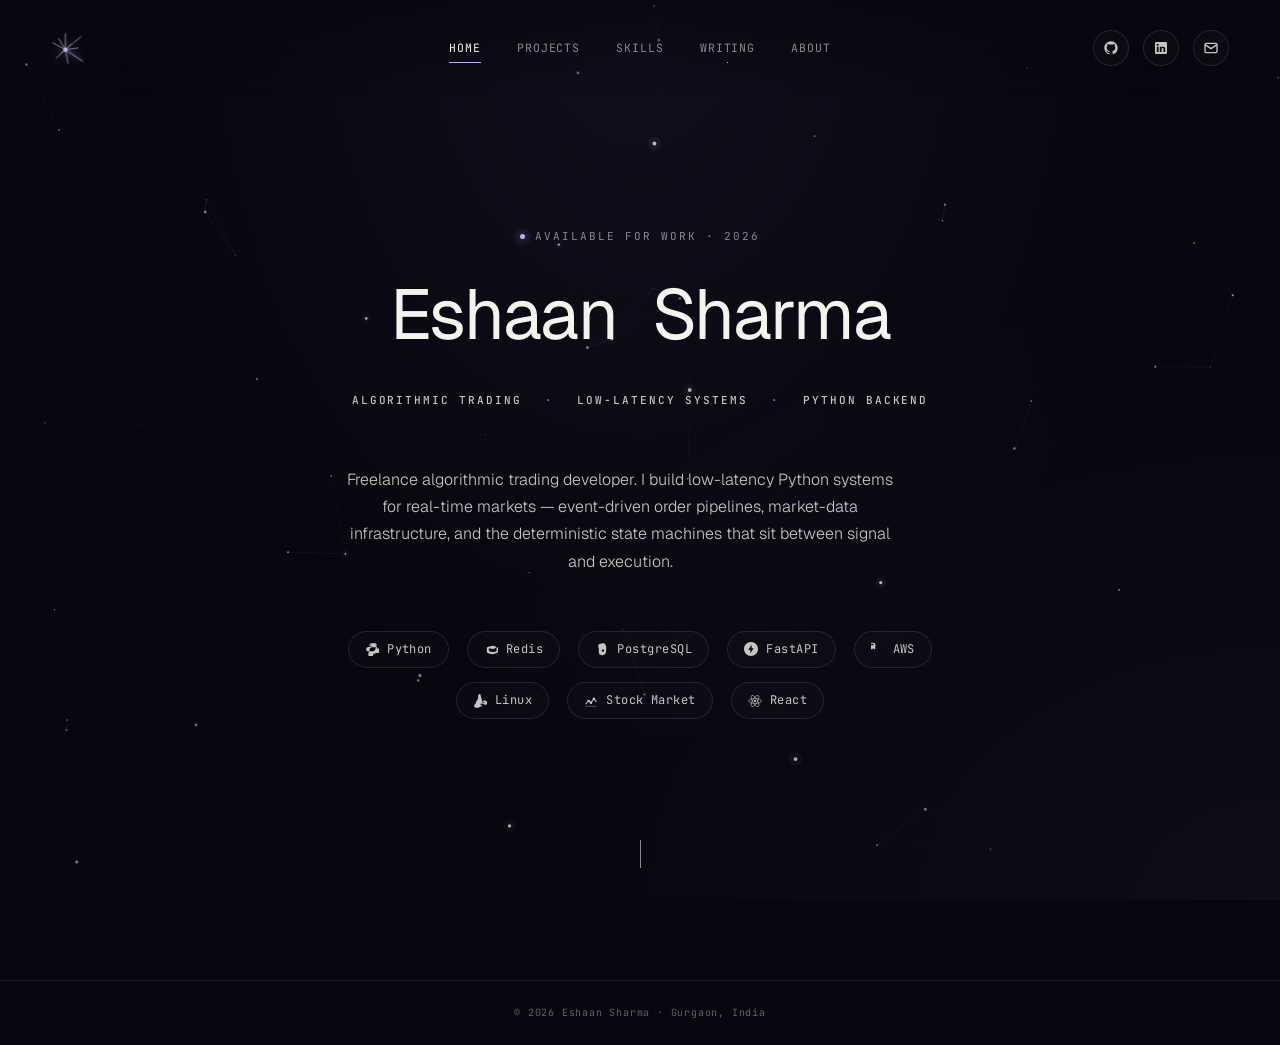
==== index.html @ d1bd708c "Add files via upload" ====
<!doctype html>
<html lang="en">
<head>
<meta charset="utf-8" />
<meta name="viewport" content="width=device-width, initial-scale=1" />
<title>Eshaan Sharma — Algo Trading & Low-Latency Systems</title>
<meta name="description" content="Freelance algorithmic trading developer. Low-latency Python systems for real-time markets." />
<link rel="preconnect" href="https://fonts.googleapis.com">
<link rel="preconnect" href="https://fonts.gstatic.com" crossorigin>
<link href="https://fonts.googleapis.com/css2?family=Cormorant+Garamond:ital,wght@0,300;0,400;1,300;1,400&family=JetBrains+Mono:wght@400;500&family=Geist:wght@300;400;500&display=swap" rel="stylesheet">
<link rel="stylesheet" href="styles.css?v=27">
</head>
<body>

<main>
  <section class="home-hero">
    <div class="shell shell--narrow">
      <div class="home-hero__eyebrow"><span class="eyebrow">Available for work · 2026</span></div>
      <h1 class="display-xl home-hero__name" style="font-family: var(--font-sans); font-weight: 400; font-size: clamp(36px, 5.5vw, 72px); line-height: 1.05; letter-spacing: -0.02em;">
        <span class="first">Eshaan</span> <span class="last" style="color: var(--ink);">Sharma</span>
      </h1>
      <div class="home-hero__role">
        Algorithmic Trading <span class="dot">·</span> Low-Latency Systems <span class="dot">·</span> Python Backend
      </div>
      <p class="lead home-hero__intro" id="intro-line"></p>
      <div class="home-hero__skills" id="hero-skills"></div>
    </div>
    <div class="home-hero__scroll" id="hero-scroll" hidden>
      <span class="line"></span>
    </div>
  </section>
</main>

<script src="data.js?v=27"></script>
<script src="layout.js?v=27"></script>
<script>
  document.getElementById('intro-line').textContent = window.PORTFOLIO.hero.intro;
  document.getElementById('hero-skills').innerHTML = window.PORTFOLIO.skillIcons.map(s => `
    <span class="skill-pill">
      ${window.skillIcon(s.svg)}
      <span>${s.name}</span>
    </span>
  `).join('');
</script>

</body>
</html>
---- styles.css ----
/* ================================================================
   Eshaan Sharma — Portfolio
   Dark · centered · minimal · cursor-reactive constellation
   ================================================================ */

:root {
  --bg: #07070f;
  --bg-2: #0e0e1a;
  --bg-3: #15162a;
  --ink: #f4f3ee;
  --ink-soft: #c8c5c0;
  --ink-mute: #8a8794;
  --ink-faint: #4a4856;
  --rule: rgba(244, 243, 238, 0.10);
  --rule-soft: rgba(244, 243, 238, 0.05);
  --accent: #b9aef5;
  --accent-2: #e0b8f0;
  --accent-soft: rgba(185, 174, 245, 0.14);
  --accent-line: rgba(185, 174, 245, 0.35);

  --font-sans: "Geist", -apple-system, BlinkMacSystemFont, system-ui, sans-serif;
  --font-serif: "Cormorant Garamond", "Newsreader", Georgia, serif;
  --font-mono: "JetBrains Mono", ui-monospace, monospace;

  --gutter: clamp(20px, 4vw, 56px);
  --section: clamp(80px, 12vw, 140px);

  --ease: cubic-bezier(0.65, 0, 0.35, 1);
  --ease-out: cubic-bezier(0.2, 0.7, 0.2, 1);
  --t-fast: 220ms;
  --t-med: 480ms;
  --t-slow: 800ms;
}

* { box-sizing: border-box; margin: 0; padding: 0; }

html, body {
  background: var(--bg);
  color: var(--ink);
  font-family: var(--font-sans);
  font-size: 16px;
  line-height: 1.6;
  -webkit-font-smoothing: antialiased;
  -moz-osx-font-smoothing: grayscale;
  text-rendering: optimizeLegibility;
  min-height: 100vh;
  overflow-x: hidden;
}

::selection { background: var(--accent); color: var(--bg); }

a { color: inherit; text-decoration: none; }
img { max-width: 100%; display: block; }

/* ============== CONSTELLATION CANVAS ============== */
.constellation {
  position: fixed;
  inset: 0;
  z-index: 0;
  pointer-events: none;
}

/* radial vignette + faint top glow */
body::before {
  content: "";
  position: fixed;
  inset: 0;
  background:
    radial-gradient(ellipse at 50% 0%, rgba(168, 156, 240, 0.06), transparent 60%),
    radial-gradient(ellipse at 100% 100%, rgba(212, 168, 232, 0.04), transparent 50%);
  z-index: 1;
  pointer-events: none;
}

main, header, footer { position: relative; z-index: 2; }

/* ============== TYPOGRAPHY ============== */
.serif { font-family: var(--font-serif); font-weight: 300; }
.mono { font-family: var(--font-mono); }

.eyebrow {
  font-family: var(--font-mono);
  font-size: 11px;
  letter-spacing: 0.18em;
  text-transform: uppercase;
  color: var(--ink-mute);
  display: inline-flex;
  align-items: center;
  gap: 10px;
}
.eyebrow::before {
  content: "";
  width: 5px; height: 5px;
  border-radius: 50%;
  background: var(--accent);
  box-shadow: 0 0 8px var(--accent);
}

.display-xl {
  font-family: var(--font-serif);
  font-weight: 300;
  font-size: clamp(56px, 9vw, 128px);
  line-height: 0.95;
  letter-spacing: -0.02em;
}
.display-lg {
  font-family: var(--font-serif);
  font-weight: 300;
  font-size: clamp(40px, 6vw, 76px);
  line-height: 1;
  letter-spacing: -0.015em;
}
.display-md {
  font-family: var(--font-serif);
  font-weight: 300;
  font-size: clamp(28px, 3.6vw, 48px);
  line-height: 1.1;
  letter-spacing: -0.01em;
}

.lead {
  font-family: var(--font-sans);
  font-size: clamp(16px, 1.2vw, 18px);
  line-height: 1.7;
  color: var(--ink-soft);
  font-weight: 300;
}

.body { font-size: 15.5px; line-height: 1.8; color: var(--ink-soft); max-width: 64ch; font-weight: 300; }
.body p { margin-bottom: 1.3em; }

.meta {
  font-family: var(--font-mono);
  font-size: 11.5px;
  color: var(--ink-mute);
  letter-spacing: 0.04em;
}

.accent-text { color: var(--accent); }
.accent-grad {
  background: linear-gradient(90deg, var(--accent) 0%, var(--accent-2) 100%);
  -webkit-background-clip: text;
  background-clip: text;
  color: transparent;
}

/* ============== LAYOUT ============== */
.shell {
  max-width: 1200px;
  margin: 0 auto;
  padding: 0 var(--gutter);
}

.shell--narrow { max-width: 880px; }

/* ============== SECTION DIVIDER ============== */
.section-divider {
  max-width: 1200px;
  margin: 36px auto 8px;
  padding: 0 var(--gutter);
  display: flex;
  align-items: center;
  gap: 18px;
  position: relative;
}
.section-divider::before,
.section-divider::after {
  content: "";
  flex: 1;
  height: 1px;
  background: linear-gradient(90deg, transparent, var(--rule) 30%, var(--rule) 70%, transparent);
}
.section-divider__count {
  font-family: var(--font-mono);
  font-size: 10px;
  letter-spacing: 0.2em;
  text-transform: uppercase;
  color: var(--ink-mute);
  white-space: nowrap;
}

.section { padding: var(--section) 0; }
.section--tight { padding: calc(var(--section) * 0.55) 0; }

.center { text-align: center; }
.center-flex { display: flex; flex-direction: column; align-items: center; }

.hairline { height: 1px; background: var(--rule); border: none; margin: 0; }

/* ============== HEADER ============== */
.header {
  position: fixed;
  top: 0; left: 0; right: 0;
  z-index: 30;
  padding: 28px var(--gutter);
  background: linear-gradient(180deg, rgba(7, 7, 15, 0.75), rgba(7, 7, 15, 0));
  backdrop-filter: blur(0px);
  transition: background var(--t-med) var(--ease), backdrop-filter var(--t-med) var(--ease);
}
.header__inner {
  max-width: 1200px;
  margin: 0 auto;
  display: grid;
  grid-template-columns: 1fr auto 1fr;
  align-items: center;
  gap: 24px;
}
.header.is-scrolled {
  background: rgba(7, 7, 15, 0.85);
  backdrop-filter: blur(14px);
  -webkit-backdrop-filter: blur(14px);
  border-bottom: 1px solid var(--rule);
}
.header__brand {
  display: inline-flex;
  align-items: center;
  width: 40px; height: 40px;
  color: var(--ink-soft);
  transition: color var(--t-fast) var(--ease);
}
.header__brand:hover { color: var(--accent); }

/* Logo: single core dot with radiating lines (no closed shape) */
.brand-mark {
  width: 34px;
  height: 34px;
  overflow: visible;
  color: var(--ink-soft);
}
.brand-mark__core {
  fill: currentColor;
  animation: lm-core-pulse 3.2s ease-in-out infinite;
  transform-origin: 20px 20px;
  transform-box: view-box;
}
@keyframes lm-core-pulse {
  0%, 100% { r: 2.4; }
  50% { r: 3.2; }
}
.brand-mark__line {
  stroke-width: 0.9;
  stroke-linecap: round;
  fill: none;
  opacity: 0;
  stroke-dasharray: 24;
  stroke-dashoffset: 24;
  animation: lm-line-out 700ms var(--ease) forwards;
}
.brand-mark__line.bm-w { stroke: rgba(232, 230, 224, 0.85); }
.brand-mark__line.bm-p {
  stroke: var(--accent);
  stroke-width: 1.1;
  filter: drop-shadow(0 0 4px var(--accent));
}
.brand-mark__line--short { stroke-dasharray: 16; stroke-dashoffset: 16; }
.brand-mark__line--xshort { stroke-dasharray: 10; stroke-dashoffset: 10; opacity: 0; }
.brand-mark__line--xshort { animation: lm-line-out-faint 700ms var(--ease) forwards; }
@keyframes lm-line-out { to { opacity: 0.85; stroke-dashoffset: 0; } }
@keyframes lm-line-out-faint { to { opacity: 0.4; stroke-dashoffset: 0; } }
.brand-mark__core {
  fill: var(--accent);
  filter: drop-shadow(0 0 6px var(--accent)) drop-shadow(0 0 14px var(--accent));
  animation: lm-pulse 2.8s ease-in-out infinite;
}
.brand-mark__core-glow {
  fill: var(--accent);
  opacity: 0;
  animation: lm-glow 2.8s ease-in-out infinite;
}
@keyframes lm-pulse {
  0%, 100% { transform-origin: 17px 22px; transform: scale(1); }
  50% { transform-origin: 17px 22px; transform: scale(1.15); }
}
@keyframes lm-glow {
  0%, 100% { opacity: 0.12; }
  50% { opacity: 0.28; }
}

.header__nav {
  display: flex;
  gap: 36px;
  font-family: var(--font-mono);
  font-size: 11.5px;
  letter-spacing: 0.08em;
  text-transform: uppercase;
  color: var(--ink-mute);
  justify-content: center;
}
.header__nav a {
  position: relative;
  padding: 6px 0;
  transition: color var(--t-fast) var(--ease);
}
.header__nav a::after {
  content: "";
  position: absolute;
  left: 50%; right: 50%;
  bottom: 0;
  height: 1px;
  background: var(--accent);
  transition: left var(--t-med) var(--ease), right var(--t-med) var(--ease);
}
.header__nav a:hover, .header__nav a.is-active { color: var(--ink); }
.header__nav a:hover::after, .header__nav a.is-active::after { left: 0; right: 0; }

.header__social {
  display: flex;
  gap: 14px;
  justify-content: flex-end;
  align-items: center;
}
.icon-btn {
  width: 36px; height: 36px;
  display: inline-flex; align-items: center; justify-content: center;
  border: 1px solid var(--rule);
  border-radius: 50%;
  color: var(--ink-soft);
  transition: all var(--t-fast) var(--ease);
  background: rgba(255,255,255,0.02);
}
.icon-btn:hover {
  color: var(--accent);
  border-color: var(--accent-line);
  background: var(--accent-soft);
  transform: translateY(-1px);
}
.icon-btn svg { width: 16px; height: 16px; }

@media (max-width: 720px) {
  .header { padding: 20px var(--gutter); }
  .header__inner { grid-template-columns: 1fr 1fr; }
  .header__nav { display: none; }
}

/* ============== HOME HERO (centered) ============== */
.home-hero {
  min-height: 100vh;
  display: flex;
  flex-direction: column;
  align-items: center;
  justify-content: center;
  text-align: center;
  padding: 120px var(--gutter) 80px;
  position: relative;
}

.home-hero__eyebrow { margin-bottom: 32px; opacity: 0; animation: rise 1s var(--ease) 0.1s forwards; }

.home-hero__name {
  margin-bottom: 40px;
  opacity: 0;
  animation: rise 1.2s var(--ease) 0.2s forwards;
}
.home-hero__name .first, .home-hero__name .last { display: inline; }
.home-hero__name .last { margin-left: 0.25em; }
.home-hero__name { font-size: var(--name-size, clamp(40px, 6vw, 76px)); font-weight: var(--name-weight, 300); white-space: nowrap; }
.home-hero__name.is-stack .first, .home-hero__name.is-stack .last { display: block; }
.home-hero__name.is-stack .last { margin-left: 0; }
.home-hero__name.is-stack { white-space: normal; }

.home-hero__role {
  font-family: var(--font-mono);
  font-size: clamp(11px, 0.85vw, 13px);
  font-weight: 500;
  color: var(--ink-soft);
  letter-spacing: 0.18em;
  text-transform: uppercase;
  margin-bottom: 56px;
  opacity: 0;
  animation: rise 1s var(--ease) 0.5s forwards;
}
.home-hero__role .dot { color: var(--accent); margin: 0 14px; transition: transform 400ms var(--ease); display: inline-block; opacity: 0.7; }
.home-hero__role:hover .dot { transform: rotate(45deg) scale(1.2); opacity: 1; }

/* Skill pill micro-interaction */
.skill-pill { transition: all var(--t-fast) var(--ease); position: relative; }
.skill-pill::after { content:""; position:absolute; left: 12px; right: 12px; bottom: 4px; height: 1px; background: var(--accent); transform: scaleX(0); transform-origin: left; transition: transform 350ms var(--ease); }
.skill-pill:hover::after { transform: scaleX(1); }
.skill-pill:hover { color: var(--accent); border-color: var(--accent-line); transform: translateY(-1px); }

/* Skills page block underline animation */
.skill-block__name { position: relative; padding-bottom: 8px; }
.skill-block__name::after { content:""; position:absolute; left:0; bottom:0; width: 28px; height: 1px; background: var(--accent); transition: width 500ms var(--ease); }
.skill-block:hover .skill-block__name::after { width: 80px; }
.skill-block .tag { transition: all var(--t-fast) var(--ease); }
.skill-block:hover .tag { border-color: var(--accent-line); }

.home-hero__intro {
  max-width: 560px;
  margin-bottom: 56px;
  opacity: 0;
  animation: rise 1s var(--ease) 0.7s forwards;
}

.home-hero__skills {
  display: flex;
  flex-wrap: wrap;
  justify-content: center;
  gap: 14px 18px;
  max-width: 600px;
  opacity: 0;
  animation: rise 1s var(--ease) 0.9s forwards;
}

.skill-pill {
  display: inline-flex;
  align-items: center;
  gap: 8px;
  padding: 8px 16px;
  font-family: var(--font-mono);
  font-size: 12px;
  letter-spacing: 0.04em;
  color: var(--ink-soft);
  border: 1px solid var(--rule);
  border-radius: 999px;
  background: rgba(255,255,255,0.015);
  transition: all var(--t-fast) var(--ease);
}
.skill-pill:hover {
  color: var(--ink);
  border-color: var(--accent-line);
  background: var(--accent-soft);
}
.skill-pill svg { width: 14px; height: 14px; }

.home-hero__scroll {
  position: absolute;
  bottom: 32px;
  left: 50%;
  transform: translateX(-50%);
  font-family: var(--font-mono);
  font-size: 10.5px;
  letter-spacing: 0.16em;
  text-transform: uppercase;
  color: var(--ink-mute);
  display: flex;
  flex-direction: column;
  align-items: center;
  gap: 10px;
  opacity: 0;
  animation: rise 1s var(--ease) 1.1s forwards;
}
.home-hero__scroll .line {
  width: 1px;
  height: 28px;
  background: var(--ink-mute);
  position: relative;
  overflow: hidden;
}
.home-hero__scroll .line::after {
  content: "";
  position: absolute;
  top: -100%;
  left: 0; right: 0;
  height: 100%;
  background: var(--accent);
  animation: scroll-pulse 2.5s var(--ease) infinite;
}
@keyframes scroll-pulse {
  0% { top: -100%; }
  100% { top: 100%; }
}

/* ============== SUBPAGE HEADING (modest) ============== */
.subpage-head { padding-top: 140px; padding-bottom: 16px; }
.subpage-head__title {
  font-family: var(--font-serif);
  font-weight: 300;
  font-size: clamp(28px, 3.4vw, 44px);
  line-height: 1.05;
  letter-spacing: -0.01em;
  margin-bottom: 14px;
}
.subpage-head__title em { color: var(--accent); font-style: italic; font-family: var(--font-serif); }
.subpage-head__lead {
  font-family: var(--font-sans);
  font-size: 15.5px;
  line-height: 1.7;
  color: var(--ink-soft);
  font-weight: 300;
  max-width: 60ch;
}

.page-hero {
  min-height: 56vh;
  display: flex;
  flex-direction: column;
  align-items: center;
  justify-content: center;
  text-align: center;
  padding: 160px var(--gutter) 60px;
}
.page-hero h1 { max-width: 16ch; margin-bottom: 24px; }
.page-hero .lead { max-width: 56ch; }

/* ============== CARDS / PROJECT CARDS ============== */
.proj-grid {
  display: grid;
  grid-template-columns: repeat(2, 1fr);
  gap: 80px 72px;
  max-width: 1000px;
  margin: 0 auto;
}
@media (max-width: 720px) {
  .proj-grid { grid-template-columns: 1fr; gap: 56px; }
}
  gap: 28px;
}
@media (max-width: 720px) {
  .proj-grid { grid-template-columns: 1fr; }
}

.proj-card {
  position: relative;
  background: rgba(255,255,255,0.025);
  border: 1px solid var(--rule);
  border-radius: 14px;
  overflow: hidden;
  transition: transform 500ms var(--ease), border-color var(--t-med) var(--ease), background var(--t-med) var(--ease);
  display: flex;
  flex-direction: column;
  max-width: 420px;
  width: 100%;
  margin: 0 auto;
}
.proj-card::before {
  content: "";
  position: absolute;
  left: 0; right: 0; top: 0;
  height: 1px;
  background: linear-gradient(90deg, transparent, var(--accent), transparent);
  transform: scaleX(0);
  transform-origin: center;
  transition: transform 700ms var(--ease);
  z-index: 2;
}
.proj-card:hover {
  transform: translateY(-3px);
  border-color: var(--accent-line);
  background: rgba(185,174,245,0.04);
}
.proj-card:hover::before { transform: scaleX(1); }
.proj-card:hover .proj-card__thumb svg { filter: saturate(1.2) brightness(1.05); }
.proj-card__thumb svg { transition: filter var(--t-med) var(--ease); }
.proj-card__title { transition: color var(--t-fast) var(--ease); }
.proj-card:hover .proj-card__title { color: var(--accent-2); }
  border-radius: 14px;
  overflow: hidden;
  transition: all var(--t-med) var(--ease);
  position: relative;
  display: flex;
  flex-direction: column;
}
.proj-card.legacy-hover {
  border-color: var(--accent-line);
  background: rgba(168, 156, 240, 0.03);
  transform: translateY(-2px);
}

.proj-card__thumb {
  height: 150px;
  background: linear-gradient(135deg, #1a1a2e 0%, #14142a 100%);
  position: relative;
  overflow: hidden;
  display: flex;
  align-items: center;
  justify-content: center;
}
.proj-card__thumb svg { width: 100%; height: 100%; display: block; }

.proj-card__body {
  padding: 20px 22px 18px;
  display: grid;
  grid-template-rows: auto auto auto 1fr auto;
  gap: 12px;
  flex: 1;
  min-height: 0;
}
.proj-card__meta {
  display: flex;
  justify-content: space-between;
  align-items: center;
  font-family: var(--font-mono);
  font-size: 10.5px;
  letter-spacing: 0.08em;
  text-transform: uppercase;
  color: var(--ink-mute);
}
.proj-card__title {
  font-family: var(--font-serif);
  font-size: 22px;
  font-weight: 300;
  line-height: 1.2;
  letter-spacing: -0.005em;
  color: var(--ink);
  min-height: 2.4em;
  display: flex;
  align-items: flex-start;
}
.proj-card__tagline {
  font-size: 14px;
  line-height: 1.55;
  color: var(--ink-soft);
  font-weight: 300;
  min-height: 4.65em;
  display: -webkit-box;
  -webkit-line-clamp: 3;
  -webkit-box-orient: vertical;
  overflow: hidden;
}
.proj-card__stack {
  display: flex;
  flex-wrap: wrap;
  gap: 6px;
  margin-top: 4px;
  align-content: flex-start;
  min-height: 4.4em;
  align-self: start;
}
.tag {
  font-family: var(--font-mono);
  font-size: 10.5px;
  color: var(--ink-mute);
  padding: 3px 10px;
  border: 1px solid var(--rule);
  border-radius: 999px;
  background: rgba(255,255,255,0.02);
  letter-spacing: 0.02em;
}
.proj-card__links {
  display: flex;
  gap: 10px;
  margin-top: auto;
  padding-top: 16px;
  border-top: 1px solid var(--rule);
  align-self: end;
}
.proj-card__link {
  display: inline-flex;
  align-items: center;
  gap: 6px;
  padding: 6px 12px;
  font-family: var(--font-mono);
  font-size: 11px;
  letter-spacing: 0.06em;
  text-transform: uppercase;
  color: var(--ink-soft);
  border: 1px solid var(--rule);
  border-radius: 6px;
  background: rgba(255,255,255,0.015);
  transition: all var(--t-fast) var(--ease);
}
.proj-card__link:hover {
  color: var(--accent);
  border-color: var(--accent-line);
  background: var(--accent-soft);
}
.proj-card__link svg { width: 12px; height: 12px; }
.proj-card__link.is-disabled { opacity: 0.4; pointer-events: none; }

/* ============== SECTION HEADER (centered) ============== */
.sec-head-c {
  text-align: center;
  margin-bottom: 64px;
  display: flex;
  flex-direction: column;
  align-items: center;
  gap: 18px;
}
.sec-head-c h2 { max-width: 18ch; }
.sec-head-c p { max-width: 50ch; color: var(--ink-soft); }

/* ============== SKILLS PAGE ============== */
.skill-stack {
  display: flex;
  flex-direction: column;
  gap: 0;
}
.skill-block {
  padding: 36px 0;
  border-top: 1px solid var(--rule);
  display: grid;
  grid-template-columns: 220px 1fr;
  gap: 40px;
  align-items: start;
}
.skill-block:last-child { border-bottom: 1px solid var(--rule); }
.skill-block__name {
  font-family: var(--font-serif);
  font-size: 28px;
  font-weight: 300;
  letter-spacing: -0.005em;
  color: var(--ink);
}
.skill-block__items {
  display: flex;
  flex-wrap: wrap;
  gap: 8px;
}

@media (max-width: 720px) {
  .skill-block { grid-template-columns: 1fr; gap: 16px; }
}

/* ============== NOTES / WRITING PAGE ============== */
.note {
  display: grid;
  grid-template-columns: 110px 1fr 90px;
  gap: 28px;
  padding: 28px 0;
  border-top: 1px solid var(--rule);
  align-items: baseline;
  transition: all var(--t-fast) var(--ease);
  position: relative;
}
.note:last-child { border-bottom: 1px solid var(--rule); }
.note::before {
  content: "";
  position: absolute;
  inset: 0;
  background: rgba(168, 156, 240, 0.02);
  opacity: 0;
  transition: opacity var(--t-fast) var(--ease);
  pointer-events: none;
  border-radius: 4px;
  margin-inline: -16px;
}
.note:hover::before { opacity: 1; }
.note__date {
  font-family: var(--font-mono);
  font-size: 11px;
  color: var(--ink-mute);
  letter-spacing: 0.04em;
}
.note__title {
  font-family: var(--font-serif);
  font-size: 24px;
  font-weight: 300;
  letter-spacing: -0.005em;
  margin-bottom: 8px;
  line-height: 1.3;
  color: var(--ink);
}
.note__excerpt {
  font-size: 14px;
  line-height: 1.65;
  color: var(--ink-soft);
  font-weight: 300;
  max-width: 60ch;
}
.note__kind {
  font-family: var(--font-mono);
  font-size: 10px;
  color: var(--accent);
  letter-spacing: 0.1em;
  text-transform: uppercase;
  margin-top: 10px;
  display: inline-block;
}
.note__reading {
  font-family: var(--font-mono);
  font-size: 11px;
  color: var(--ink-mute);
  text-align: right;
}
@media (max-width: 720px) {
  .note { grid-template-columns: 1fr; gap: 6px; }
  .note__reading { text-align: left; }
}

/* ============== ABOUT PAGE ============== */
.about-id {
  display: grid;
  grid-template-columns: 1fr 1px 1fr;
  align-items: center;
  gap: 48px;
  padding: 32px 8px 40px;
  margin-bottom: 56px;
  border-bottom: 1px solid var(--rule);
}
.about-id__left {
  display: flex;
  align-items: center;
  gap: 24px;
  justify-content: flex-end;
  text-align: left;
}
.about-id__info {
  display: flex;
  flex-direction: column;
  gap: 4px;
}
.about-id__name {
  font-size: 32px;
  font-weight: 300;
  letter-spacing: -0.01em;
  line-height: 1.1;
  color: var(--ink);
}
.about-id__role {
  font-family: var(--font-mono);
  font-size: 11px;
  letter-spacing: 0.12em;
  text-transform: uppercase;
  color: var(--accent);
  margin-top: 2px;
}
.about-id__loc {
  font-family: var(--font-mono);
  font-size: 10.5px;
  letter-spacing: 0.08em;
  color: var(--ink-mute);
}
.about-id__divider {
  background: var(--rule);
  width: 1px;
  height: 90px;
  align-self: center;
}
.about-body { max-width: none; }
.about-body p { max-width: 80ch; }
.about-id__right {
  display: flex;
  flex-direction: column;
  gap: 10px;
  max-width: 280px;
}
.about-portrait {
  width: 88px;
  height: 88px;
  border-radius: 50%;
  background: linear-gradient(135deg, #1a1a2e 0%, #14142a 100%);
  border: 1px solid var(--accent-line);
  overflow: hidden;
  position: relative;
  flex-shrink: 0;
}
.about-portrait img {
  width: 100%;
  height: 100%;
  object-fit: cover;
  display: block;
  filter: grayscale(0.15) contrast(1.05);
}
.about-portrait::after {
  content: "";
  position: absolute;
  inset: 0;
  border-radius: 50%;
  box-shadow: 0 0 0 4px rgba(168, 156, 240, 0.06), inset 0 0 0 1px rgba(255,255,255,0.04);
  pointer-events: none;
}

/* CTAs */
.about-cta {
  display: inline-flex;
  align-items: center;
  gap: 10px;
  padding: 11px 14px;
  font-family: var(--font-mono);
  font-size: 10.5px;
  letter-spacing: 0.12em;
  text-transform: uppercase;
  border: 1px solid var(--rule);
  background: rgba(255,255,255,0.02);
  color: var(--ink);
  border-radius: 6px;
  transition: all var(--t-fast) var(--ease);
  cursor: pointer;
  white-space: nowrap;
  overflow: hidden;
  text-overflow: ellipsis;
}
.about-cta svg { width: 13px; height: 13px; flex-shrink: 0; }
.about-cta:hover {
  border-color: var(--accent-line);
  color: var(--accent);
  background: var(--accent-soft);
  transform: translateY(-1px);
}
.about-cta--primary {
  border-color: var(--accent-line);
  background: var(--accent-soft);
  color: var(--accent);
}
.about-cta--primary:hover {
  background: var(--accent);
  color: var(--bg);
  border-color: var(--accent);
}
.about-cta--ghost { padding: 10px 12px; flex: 1; justify-content: center; }
.about-cta-row {
  display: flex;
  gap: 8px;
}

/* Body */
.about-body {
  max-width: 64ch;
  margin: 0 auto;
}
.about-body p {
  font-size: 17px;
  line-height: 1.75;
  color: var(--ink-soft);
  margin-bottom: 1.4em;
  font-weight: 300;
}
.about-body p:first-child::first-letter {
  font-family: inherit;
  font-size: inherit;
  float: none;
  line-height: inherit;
  padding: 0;
  color: inherit;
  font-style: inherit;
  font-weight: inherit;
}

@media (max-width: 760px) {
  .about-id {
    grid-template-columns: 1fr;
    gap: 28px;
    padding: 24px 0;
  }
  .about-id__left { justify-content: center; flex-direction: column; text-align: center; gap: 16px; }
  .about-id__divider { width: 60%; height: 1px; margin: 0 auto; }
  .about-id__right { max-width: 100%; }
}

.btn {
  display: inline-flex;
  align-items: center;
  gap: 8px;
  padding: 12px 18px;
  font-family: var(--font-mono);
  font-size: 11.5px;
  letter-spacing: 0.08em;
  text-transform: uppercase;
  border: 1px solid var(--rule);
  background: rgba(255,255,255,0.02);
  color: var(--ink);
  cursor: pointer;
  border-radius: 8px;
  transition: all var(--t-fast) var(--ease);
  justify-content: center;
}
.btn:hover {
  border-color: var(--accent-line);
  color: var(--accent);
  background: var(--accent-soft);
}
.btn--primary {
  border-color: var(--accent-line);
  background: var(--accent-soft);
  color: var(--accent);
}
.btn--primary:hover {
  background: var(--accent);
  color: var(--bg);
  border-color: var(--accent);
}

.about-body p {
  font-size: 17px;
  line-height: 1.75;
  color: var(--ink-soft);
  margin-bottom: 1.4em;
  font-weight: 300;
  max-width: 64ch;
}
.about-body p:first-child::first-letter {
  font-family: inherit;
  font-size: inherit;
  float: none;
  line-height: inherit;
  padding: 0;
  color: inherit;
  font-style: inherit;
  font-weight: inherit;
}

/* ============== ENTRANCE ============== */
@keyframes rise {
  from { opacity: 0; transform: translateY(16px); }
  to { opacity: 1; transform: translateY(0); }
}
@keyframes fade {
  from { opacity: 0; }
  to { opacity: 1; }
}

.reveal {
  opacity: 0;
  transform: translateY(20px);
  transition: opacity 1s var(--ease), transform 1s var(--ease);
}
.reveal.is-visible {
  opacity: 1;
  transform: translateY(0);
}

/* ============== FOOTER (minimal) ============== */
.footer--mini {
  padding: 24px 0;
  border-top: 1px solid var(--rule);
  margin-top: 80px;
}
.footer--mini .footer__inner {
  display: flex;
  justify-content: center;
}
.footer--mini .footer__copy {
  font-family: var(--font-mono);
  font-size: 10px;
  color: var(--ink-mute);
  letter-spacing: 0.08em;
  text-align: center;
  opacity: 0.7;
  transition: opacity var(--t-fast) var(--ease);
}
.footer--mini:hover .footer__copy { opacity: 1; }

/* ============== UTIL ============== */
.mt-l { margin-top: 64px; }
.mt-m { margin-top: 32px; }
.mb-m { margin-bottom: 32px; }

/* ================================================================
   MOBILE — desktop layout above is untouched.
   These rules ONLY take effect at ≤720px (and tighter for ≤480px).
   ================================================================ */
@media (max-width: 720px) {
  /* Prevent any sub-pixel horizontal scroll from canvas / parallax */
  html, body { overflow-x: hidden; max-width: 100vw; }

  /* Tighten gutter so content has breathing room without feeling cramped */
  :root {
    --gutter: 22px;
    --section: 72px;
  }

  /* ----- Header ----- */
  .header { padding: 16px var(--gutter); }
  .header__inner {
    grid-template-columns: auto 1fr;
    gap: 12px;
  }
  .header__brand { width: 36px; height: 36px; }
  .brand-mark { width: 30px; height: 30px; }
  .header__social { gap: 8px; }
  .icon-btn { width: 38px; height: 38px; }   /* bumped to comfortable touch target */
  .icon-btn svg { width: 15px; height: 15px; }

  /* ----- Hero ----- */
  .home-hero { padding: 110px var(--gutter) 70px; min-height: 100vh; min-height: 100svh; }
  .home-hero__name {
    white-space: normal;            /* allow wrap on narrow screens */
    font-size: clamp(34px, 11vw, 56px) !important;
    line-height: 1.05 !important;
    margin-bottom: 28px;
  }
  .home-hero__name .first,
  .home-hero__name .last { display: block; }
  .home-hero__name .last { margin-left: 0; }
  .home-hero__role {
    font-size: 10.5px;
    letter-spacing: 0.14em;
    margin-bottom: 36px;
    line-height: 1.8;
  }
  .home-hero__role .dot { margin: 0 8px; }
  .home-hero__intro { margin-bottom: 36px; font-size: 15px; }
  .home-hero__skills { gap: 10px 12px; }
  .skill-pill { padding: 7px 13px; font-size: 11.5px; }
  .home-hero__scroll { bottom: 22px; }

  /* ----- Subpage / page heroes ----- */
  main > section[style*="160px"] { padding-top: 110px !important; padding-bottom: 28px !important; }
  .page-hero { padding: 120px var(--gutter) 40px; min-height: auto; }
  .subpage-head { padding-top: 100px; }

  /* ----- Project cards: single column, full width ----- */
  .proj-grid { grid-template-columns: 1fr; gap: 32px; max-width: 100%; }
  .proj-card { max-width: 100%; }
  .proj-card__thumb { height: 140px; }
  .proj-card__body { padding: 18px 18px 16px; gap: 10px; }
  .proj-card__title { font-size: 20px; min-height: 0; }
  .proj-card__tagline { min-height: 0; -webkit-line-clamp: unset; }   /* let it breathe */
  .proj-card__stack { min-height: 0; }
  .proj-card__links { gap: 8px; flex-wrap: wrap; padding-top: 14px; }
  .proj-card__link { padding: 8px 12px; font-size: 10.5px; }

  /* ----- Skills page ----- */
  .skill-block { padding: 24px 0; gap: 12px; }
  .skill-block__name { font-size: 22px; }

  /* ----- Writing notes ----- */
  .note { padding: 22px 0; }
  .note__title { font-size: 20px; }

  /* ----- About page ----- */
  .about-id {
    padding: 20px 0 28px;
    margin-bottom: 36px;
    gap: 22px;
  }
  .about-id__left {
    justify-content: center;
    text-align: center;
    gap: 14px;
  }
  .about-id__name { font-size: 26px; }
  .about-id__right { width: 100%; max-width: 100%; align-items: stretch; }
  .about-cta {
    width: 100%;
    justify-content: center;
    padding: 13px 14px;            /* 44px+ tall touch target */
    font-size: 10.5px;
  }
  .about-cta-row { gap: 8px; }
  .about-cta-row .about-cta { flex: 1; }
  .about-body p { font-size: 15.5px; line-height: 1.7; }

  /* ----- Section dividers ----- */
  .section-divider { margin: 24px auto 4px; gap: 12px; }
  .section-divider__count { font-size: 9.5px; letter-spacing: 0.16em; }

  /* ----- Footer ----- */
  .footer--mini { margin-top: 56px; padding: 20px 0; }

  /* Constellation: keep it but soften — handled in JS too.
     Reduce the radial vignette so it doesn't darken the small viewport. */
  body::before { opacity: 0.7; }
}

/* Extra tightening for very small phones */
@media (max-width: 380px) {
  :root { --gutter: 18px; }
  .header__social .icon-btn:nth-child(2) { display: none; }   /* drop LinkedIn icon if cramped — GitHub + email remain */
  .home-hero__name { font-size: clamp(30px, 10vw, 44px) !important; }
  .about-cta span { font-size: 10px; }
}

/* Touch devices: no hover, so disable hover-only translateY shifts that
   feel jittery when tapping. Also tighten the canvas line draw for battery. */
@media (hover: none) and (pointer: coarse) {
  .proj-card:hover { transform: none; }
  .icon-btn:hover, .skill-pill:hover, .about-cta:hover, .btn:hover { transform: none; }
  .skill-pill::after { display: none; }
}
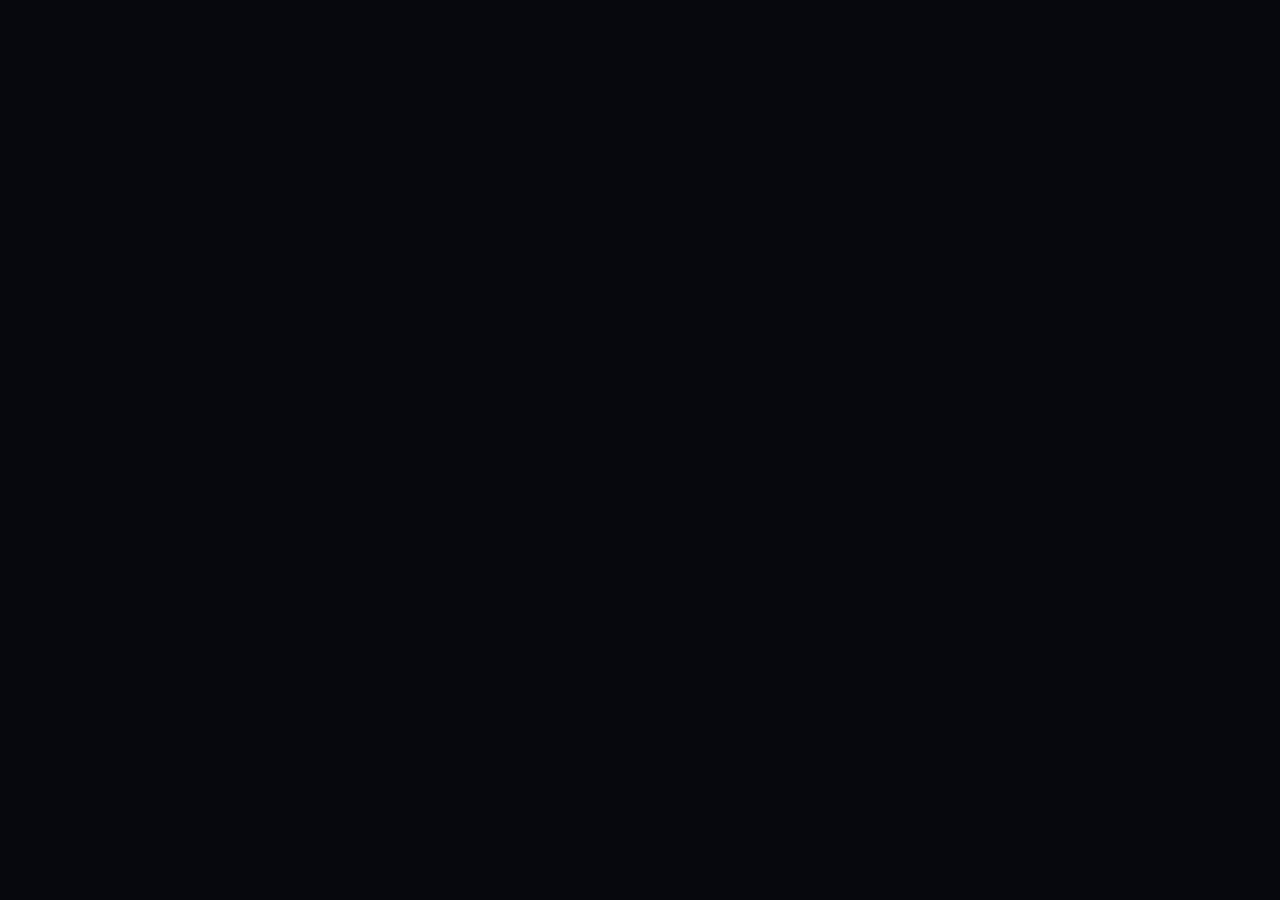
==== commit be668aa0: "Replace site with design-system redesign Move the old static site into legacy/, add the new single-p" ====
--- a/index.html
+++ b/index.html
@@ -1,47 +1,59 @@
 <!doctype html>
 <html lang="en">
 <head>
-<meta charset="utf-8" />
-<meta name="viewport" content="width=device-width, initial-scale=1" />
-<title>Eshaan Sharma — Algo Trading & Low-Latency Systems</title>
-<meta name="description" content="Freelance algorithmic trading developer. Low-latency Python systems for real-time markets." />
-<link rel="preconnect" href="https://fonts.googleapis.com">
-<link rel="preconnect" href="https://fonts.gstatic.com" crossorigin>
-<link href="https://fonts.googleapis.com/css2?family=Cormorant+Garamond:ital,wght@0,300;0,400;1,300;1,400&family=JetBrains+Mono:wght@400;500&family=Geist:wght@300;400;500&display=swap" rel="stylesheet">
-<link rel="stylesheet" href="styles.css?v=27">
+<meta charset="utf-8">
+<meta name="viewport" content="width=device-width, initial-scale=1">
+<title>Eshaan Sharma — Algorithmic trading & low-latency systems</title>
+<meta name="description" content="Freelance algorithmic-trading developer in Gurgaon, India. Event-driven order pipelines, market-data infrastructure and deterministic execution.">
+<script>try{document.documentElement.dataset.theme=localStorage.getItem('es-theme')||'night'}catch(e){document.documentElement.dataset.theme='night'}</script>
+<link rel="stylesheet" href="styles.css">
+<link rel="stylesheet" href="kit.css">
+<script src="https://unpkg.com/react@18.3.1/umd/react.development.js" integrity="sha384-hD6/rw4ppMLGNu3tX5cjIb+uRZ7UkRJ6BPkLpg4hAu/6onKUg4lLsHAs9EBPT82L" crossorigin="anonymous"></script>
+<script src="https://unpkg.com/react-dom@18.3.1/umd/react-dom.development.js" integrity="sha384-u6aeetuaXnQ38mYT8rp6sbXaQe3NL9t+IBXmnYxwkUI2Hw4bsp2Wvmx4yRQF1uAm" crossorigin="anonymous"></script>
+<script src="https://unpkg.com/@babel/standalone@7.29.0/babel.min.js" integrity="sha384-m08KidiNqLdpJqLq95G/LEi8Qvjl/xUYll3QILypMoQ65QorJ9Lvtp2RXYGBFj1y" crossorigin="anonymous"></script>
+<script src="_ds_bundle.js"></script>
+<script src="data.js"></script>
 </head>
 <body>
-
-<main>
-  <section class="home-hero">
-    <div class="shell shell--narrow">
-      <div class="home-hero__eyebrow"><span class="eyebrow">Available for work · 2026</span></div>
-      <h1 class="display-xl home-hero__name" style="font-family: var(--font-sans); font-weight: 400; font-size: clamp(36px, 5.5vw, 72px); line-height: 1.05; letter-spacing: -0.02em;">
-        <span class="first">Eshaan</span> <span class="last" style="color: var(--ink);">Sharma</span>
-      </h1>
-      <div class="home-hero__role">
-        Algorithmic Trading <span class="dot">·</span> Low-Latency Systems <span class="dot">·</span> Python Backend
-      </div>
-      <p class="lead home-hero__intro" id="intro-line"></p>
-      <div class="home-hero__skills" id="hero-skills"></div>
-    </div>
-    <div class="home-hero__scroll" id="hero-scroll" hidden>
-      <span class="line"></span>
-    </div>
-  </section>
-</main>
-
-<script src="data.js?v=27"></script>
-<script src="layout.js?v=27"></script>
-<script>
-  document.getElementById('intro-line').textContent = window.PORTFOLIO.hero.intro;
-  document.getElementById('hero-skills').innerHTML = window.PORTFOLIO.skillIcons.map(s => `
-    <span class="skill-pill">
-      ${window.skillIcon(s.svg)}
-      <span>${s.name}</span>
-    </span>
-  `).join('');
+<div id="root"></div>
+<script type="text/babel" src="Home.jsx"></script>
+<script type="text/babel" src="Work.jsx"></script>
+<script type="text/babel" src="Products.jsx"></script>
+<script type="text/babel" src="Writing.jsx"></script>
+<script type="text/babel" src="About.jsx"></script>
+<script type="text/babel">
+const { Field, TopBar, Footer, requestTheme } = window.EshaanSharmaDesignSystem_4751b7;
+const SCREENS = { Home: HomeScreen, Work: WorkScreen, Case: CaseScreen, Products: ProductsScreen, Writing: WritingScreen, Article: ArticleScreen, Craft: CraftScreen, About: AboutScreen, Contact: ContactScreen };
+const SECTION = { Case: 'Work', Article: 'Writing' };
+function App() {
+  const t = { inkStyle: 'smoke' };
+  const [route, setRoute] = React.useState(() => { try { const r = JSON.parse(localStorage.getItem('es-kit-route')) || { page: 'Home' }; return SCREENS[r.page] ? r : { page: r.page === 'Lab' ? 'Craft' : 'Home' }; } catch (e) { return { page: 'Home' }; } });
+  const [leaving, setLeaving] = React.useState(false);
+  const go = React.useCallback((page, param) => {
+    setLeaving(true);
+    window.dispatchEvent(new CustomEvent('field:navigate'));
+    setTimeout(() => { const r = { page, param }; setRoute(r); localStorage.setItem('es-kit-route', JSON.stringify(r)); window.scrollTo(0, 0); setLeaving(false); }, 180);
+  }, []);
+  React.useEffect(() => {
+    const k = (e) => {
+      if (e.target.closest('input,textarea') || e.metaKey || e.ctrlKey || e.altKey) return;
+      if (e.key === 't' || e.key === 'T') { const sw = document.querySelector('.topbar .theme-switch'); sw ? sw.click() : requestTheme(document.documentElement.dataset.theme === 'ink' ? 'night' : 'ink'); }
+    };
+    addEventListener('keydown', k); return () => removeEventListener('keydown', k);
+  }, []);
+  const Screen = SCREENS[route.page] || HomeScreen;
+  return (
+    <>
+      <Field inkStyle={t.inkStyle} />
+      <TopBar active={SECTION[route.page] || route.page} onNavigate={go} />
+      <main className={'kit-main' + (leaving ? ' is-leaving' : '')} key={route.page + (route.param || '')}>
+        <Screen go={go} param={route.param} />
+      </main>
+      <Footer onNavigate={go} />
+    </>
+  );
+}
+ReactDOM.createRoot(document.getElementById('root')).render(<App />);
 </script>
-
 </body>
 </html>
--- a/styles.css
+++ b/styles.css
@@ -1,1151 +1,7 @@
-/* ================================================================
-   Eshaan Sharma — Portfolio
-   Dark · centered · minimal · cursor-reactive constellation
-   ================================================================ */
-
-:root {
-  --bg: #07070f;
-  --bg-2: #0e0e1a;
-  --bg-3: #15162a;
-  --ink: #f4f3ee;
-  --ink-soft: #c8c5c0;
-  --ink-mute: #8a8794;
-  --ink-faint: #4a4856;
-  --rule: rgba(244, 243, 238, 0.10);
-  --rule-soft: rgba(244, 243, 238, 0.05);
-  --accent: #b9aef5;
-  --accent-2: #e0b8f0;
-  --accent-soft: rgba(185, 174, 245, 0.14);
-  --accent-line: rgba(185, 174, 245, 0.35);
-
-  --font-sans: "Geist", -apple-system, BlinkMacSystemFont, system-ui, sans-serif;
-  --font-serif: "Cormorant Garamond", "Newsreader", Georgia, serif;
-  --font-mono: "JetBrains Mono", ui-monospace, monospace;
-
-  --gutter: clamp(20px, 4vw, 56px);
-  --section: clamp(80px, 12vw, 140px);
-
-  --ease: cubic-bezier(0.65, 0, 0.35, 1);
-  --ease-out: cubic-bezier(0.2, 0.7, 0.2, 1);
-  --t-fast: 220ms;
-  --t-med: 480ms;
-  --t-slow: 800ms;
-}
-
-* { box-sizing: border-box; margin: 0; padding: 0; }
-
-html, body {
-  background: var(--bg);
-  color: var(--ink);
-  font-family: var(--font-sans);
-  font-size: 16px;
-  line-height: 1.6;
-  -webkit-font-smoothing: antialiased;
-  -moz-osx-font-smoothing: grayscale;
-  text-rendering: optimizeLegibility;
-  min-height: 100vh;
-  overflow-x: hidden;
-}
-
-::selection { background: var(--accent); color: var(--bg); }
-
-a { color: inherit; text-decoration: none; }
-img { max-width: 100%; display: block; }
-
-/* ============== CONSTELLATION CANVAS ============== */
-.constellation {
-  position: fixed;
-  inset: 0;
-  z-index: 0;
-  pointer-events: none;
-}
-
-/* radial vignette + faint top glow */
-body::before {
-  content: "";
-  position: fixed;
-  inset: 0;
-  background:
-    radial-gradient(ellipse at 50% 0%, rgba(168, 156, 240, 0.06), transparent 60%),
-    radial-gradient(ellipse at 100% 100%, rgba(212, 168, 232, 0.04), transparent 50%);
-  z-index: 1;
-  pointer-events: none;
-}
-
-main, header, footer { position: relative; z-index: 2; }
-
-/* ============== TYPOGRAPHY ============== */
-.serif { font-family: var(--font-serif); font-weight: 300; }
-.mono { font-family: var(--font-mono); }
-
-.eyebrow {
-  font-family: var(--font-mono);
-  font-size: 11px;
-  letter-spacing: 0.18em;
-  text-transform: uppercase;
-  color: var(--ink-mute);
-  display: inline-flex;
-  align-items: center;
-  gap: 10px;
-}
-.eyebrow::before {
-  content: "";
-  width: 5px; height: 5px;
-  border-radius: 50%;
-  background: var(--accent);
-  box-shadow: 0 0 8px var(--accent);
-}
-
-.display-xl {
-  font-family: var(--font-serif);
-  font-weight: 300;
-  font-size: clamp(56px, 9vw, 128px);
-  line-height: 0.95;
-  letter-spacing: -0.02em;
-}
-.display-lg {
-  font-family: var(--font-serif);
-  font-weight: 300;
-  font-size: clamp(40px, 6vw, 76px);
-  line-height: 1;
-  letter-spacing: -0.015em;
-}
-.display-md {
-  font-family: var(--font-serif);
-  font-weight: 300;
-  font-size: clamp(28px, 3.6vw, 48px);
-  line-height: 1.1;
-  letter-spacing: -0.01em;
-}
-
-.lead {
-  font-family: var(--font-sans);
-  font-size: clamp(16px, 1.2vw, 18px);
-  line-height: 1.7;
-  color: var(--ink-soft);
-  font-weight: 300;
-}
-
-.body { font-size: 15.5px; line-height: 1.8; color: var(--ink-soft); max-width: 64ch; font-weight: 300; }
-.body p { margin-bottom: 1.3em; }
-
-.meta {
-  font-family: var(--font-mono);
-  font-size: 11.5px;
-  color: var(--ink-mute);
-  letter-spacing: 0.04em;
-}
-
-.accent-text { color: var(--accent); }
-.accent-grad {
-  background: linear-gradient(90deg, var(--accent) 0%, var(--accent-2) 100%);
-  -webkit-background-clip: text;
-  background-clip: text;
-  color: transparent;
-}
-
-/* ============== LAYOUT ============== */
-.shell {
-  max-width: 1200px;
-  margin: 0 auto;
-  padding: 0 var(--gutter);
-}
-
-.shell--narrow { max-width: 880px; }
-
-/* ============== SECTION DIVIDER ============== */
-.section-divider {
-  max-width: 1200px;
-  margin: 36px auto 8px;
-  padding: 0 var(--gutter);
-  display: flex;
-  align-items: center;
-  gap: 18px;
-  position: relative;
-}
-.section-divider::before,
-.section-divider::after {
-  content: "";
-  flex: 1;
-  height: 1px;
-  background: linear-gradient(90deg, transparent, var(--rule) 30%, var(--rule) 70%, transparent);
-}
-.section-divider__count {
-  font-family: var(--font-mono);
-  font-size: 10px;
-  letter-spacing: 0.2em;
-  text-transform: uppercase;
-  color: var(--ink-mute);
-  white-space: nowrap;
-}
-
-.section { padding: var(--section) 0; }
-.section--tight { padding: calc(var(--section) * 0.55) 0; }
-
-.center { text-align: center; }
-.center-flex { display: flex; flex-direction: column; align-items: center; }
-
-.hairline { height: 1px; background: var(--rule); border: none; margin: 0; }
-
-/* ============== HEADER ============== */
-.header {
-  position: fixed;
-  top: 0; left: 0; right: 0;
-  z-index: 30;
-  padding: 28px var(--gutter);
-  background: linear-gradient(180deg, rgba(7, 7, 15, 0.75), rgba(7, 7, 15, 0));
-  backdrop-filter: blur(0px);
-  transition: background var(--t-med) var(--ease), backdrop-filter var(--t-med) var(--ease);
-}
-.header__inner {
-  max-width: 1200px;
-  margin: 0 auto;
-  display: grid;
-  grid-template-columns: 1fr auto 1fr;
-  align-items: center;
-  gap: 24px;
-}
-.header.is-scrolled {
-  background: rgba(7, 7, 15, 0.85);
-  backdrop-filter: blur(14px);
-  -webkit-backdrop-filter: blur(14px);
-  border-bottom: 1px solid var(--rule);
-}
-.header__brand {
-  display: inline-flex;
-  align-items: center;
-  width: 40px; height: 40px;
-  color: var(--ink-soft);
-  transition: color var(--t-fast) var(--ease);
-}
-.header__brand:hover { color: var(--accent); }
-
-/* Logo: single core dot with radiating lines (no closed shape) */
-.brand-mark {
-  width: 34px;
-  height: 34px;
-  overflow: visible;
-  color: var(--ink-soft);
-}
-.brand-mark__core {
-  fill: currentColor;
-  animation: lm-core-pulse 3.2s ease-in-out infinite;
-  transform-origin: 20px 20px;
-  transform-box: view-box;
-}
-@keyframes lm-core-pulse {
-  0%, 100% { r: 2.4; }
-  50% { r: 3.2; }
-}
-.brand-mark__line {
-  stroke-width: 0.9;
-  stroke-linecap: round;
-  fill: none;
-  opacity: 0;
-  stroke-dasharray: 24;
-  stroke-dashoffset: 24;
-  animation: lm-line-out 700ms var(--ease) forwards;
-}
-.brand-mark__line.bm-w { stroke: rgba(232, 230, 224, 0.85); }
-.brand-mark__line.bm-p {
-  stroke: var(--accent);
-  stroke-width: 1.1;
-  filter: drop-shadow(0 0 4px var(--accent));
-}
-.brand-mark__line--short { stroke-dasharray: 16; stroke-dashoffset: 16; }
-.brand-mark__line--xshort { stroke-dasharray: 10; stroke-dashoffset: 10; opacity: 0; }
-.brand-mark__line--xshort { animation: lm-line-out-faint 700ms var(--ease) forwards; }
-@keyframes lm-line-out { to { opacity: 0.85; stroke-dashoffset: 0; } }
-@keyframes lm-line-out-faint { to { opacity: 0.4; stroke-dashoffset: 0; } }
-.brand-mark__core {
-  fill: var(--accent);
-  filter: drop-shadow(0 0 6px var(--accent)) drop-shadow(0 0 14px var(--accent));
-  animation: lm-pulse 2.8s ease-in-out infinite;
-}
-.brand-mark__core-glow {
-  fill: var(--accent);
-  opacity: 0;
-  animation: lm-glow 2.8s ease-in-out infinite;
-}
-@keyframes lm-pulse {
-  0%, 100% { transform-origin: 17px 22px; transform: scale(1); }
-  50% { transform-origin: 17px 22px; transform: scale(1.15); }
-}
-@keyframes lm-glow {
-  0%, 100% { opacity: 0.12; }
-  50% { opacity: 0.28; }
-}
-
-.header__nav {
-  display: flex;
-  gap: 36px;
-  font-family: var(--font-mono);
-  font-size: 11.5px;
-  letter-spacing: 0.08em;
-  text-transform: uppercase;
-  color: var(--ink-mute);
-  justify-content: center;
-}
-.header__nav a {
-  position: relative;
-  padding: 6px 0;
-  transition: color var(--t-fast) var(--ease);
-}
-.header__nav a::after {
-  content: "";
-  position: absolute;
-  left: 50%; right: 50%;
-  bottom: 0;
-  height: 1px;
-  background: var(--accent);
-  transition: left var(--t-med) var(--ease), right var(--t-med) var(--ease);
-}
-.header__nav a:hover, .header__nav a.is-active { color: var(--ink); }
-.header__nav a:hover::after, .header__nav a.is-active::after { left: 0; right: 0; }
-
-.header__social {
-  display: flex;
-  gap: 14px;
-  justify-content: flex-end;
-  align-items: center;
-}
-.icon-btn {
-  width: 36px; height: 36px;
-  display: inline-flex; align-items: center; justify-content: center;
-  border: 1px solid var(--rule);
-  border-radius: 50%;
-  color: var(--ink-soft);
-  transition: all var(--t-fast) var(--ease);
-  background: rgba(255,255,255,0.02);
-}
-.icon-btn:hover {
-  color: var(--accent);
-  border-color: var(--accent-line);
-  background: var(--accent-soft);
-  transform: translateY(-1px);
-}
-.icon-btn svg { width: 16px; height: 16px; }
-
-@media (max-width: 720px) {
-  .header { padding: 20px var(--gutter); }
-  .header__inner { grid-template-columns: 1fr 1fr; }
-  .header__nav { display: none; }
-}
-
-/* ============== HOME HERO (centered) ============== */
-.home-hero {
-  min-height: 100vh;
-  display: flex;
-  flex-direction: column;
-  align-items: center;
-  justify-content: center;
-  text-align: center;
-  padding: 120px var(--gutter) 80px;
-  position: relative;
-}
-
-.home-hero__eyebrow { margin-bottom: 32px; opacity: 0; animation: rise 1s var(--ease) 0.1s forwards; }
-
-.home-hero__name {
-  margin-bottom: 40px;
-  opacity: 0;
-  animation: rise 1.2s var(--ease) 0.2s forwards;
-}
-.home-hero__name .first, .home-hero__name .last { display: inline; }
-.home-hero__name .last { margin-left: 0.25em; }
-.home-hero__name { font-size: var(--name-size, clamp(40px, 6vw, 76px)); font-weight: var(--name-weight, 300); white-space: nowrap; }
-.home-hero__name.is-stack .first, .home-hero__name.is-stack .last { display: block; }
-.home-hero__name.is-stack .last { margin-left: 0; }
-.home-hero__name.is-stack { white-space: normal; }
-
-.home-hero__role {
-  font-family: var(--font-mono);
-  font-size: clamp(11px, 0.85vw, 13px);
-  font-weight: 500;
-  color: var(--ink-soft);
-  letter-spacing: 0.18em;
-  text-transform: uppercase;
-  margin-bottom: 56px;
-  opacity: 0;
-  animation: rise 1s var(--ease) 0.5s forwards;
-}
-.home-hero__role .dot { color: var(--accent); margin: 0 14px; transition: transform 400ms var(--ease); display: inline-block; opacity: 0.7; }
-.home-hero__role:hover .dot { transform: rotate(45deg) scale(1.2); opacity: 1; }
-
-/* Skill pill micro-interaction */
-.skill-pill { transition: all var(--t-fast) var(--ease); position: relative; }
-.skill-pill::after { content:""; position:absolute; left: 12px; right: 12px; bottom: 4px; height: 1px; background: var(--accent); transform: scaleX(0); transform-origin: left; transition: transform 350ms var(--ease); }
-.skill-pill:hover::after { transform: scaleX(1); }
-.skill-pill:hover { color: var(--accent); border-color: var(--accent-line); transform: translateY(-1px); }
-
-/* Skills page block underline animation */
-.skill-block__name { position: relative; padding-bottom: 8px; }
-.skill-block__name::after { content:""; position:absolute; left:0; bottom:0; width: 28px; height: 1px; background: var(--accent); transition: width 500ms var(--ease); }
-.skill-block:hover .skill-block__name::after { width: 80px; }
-.skill-block .tag { transition: all var(--t-fast) var(--ease); }
-.skill-block:hover .tag { border-color: var(--accent-line); }
-
-.home-hero__intro {
-  max-width: 560px;
-  margin-bottom: 56px;
-  opacity: 0;
-  animation: rise 1s var(--ease) 0.7s forwards;
-}
-
-.home-hero__skills {
-  display: flex;
-  flex-wrap: wrap;
-  justify-content: center;
-  gap: 14px 18px;
-  max-width: 600px;
-  opacity: 0;
-  animation: rise 1s var(--ease) 0.9s forwards;
-}
-
-.skill-pill {
-  display: inline-flex;
-  align-items: center;
-  gap: 8px;
-  padding: 8px 16px;
-  font-family: var(--font-mono);
-  font-size: 12px;
-  letter-spacing: 0.04em;
-  color: var(--ink-soft);
-  border: 1px solid var(--rule);
-  border-radius: 999px;
-  background: rgba(255,255,255,0.015);
-  transition: all var(--t-fast) var(--ease);
-}
-.skill-pill:hover {
-  color: var(--ink);
-  border-color: var(--accent-line);
-  background: var(--accent-soft);
-}
-.skill-pill svg { width: 14px; height: 14px; }
-
-.home-hero__scroll {
-  position: absolute;
-  bottom: 32px;
-  left: 50%;
-  transform: translateX(-50%);
-  font-family: var(--font-mono);
-  font-size: 10.5px;
-  letter-spacing: 0.16em;
-  text-transform: uppercase;
-  color: var(--ink-mute);
-  display: flex;
-  flex-direction: column;
-  align-items: center;
-  gap: 10px;
-  opacity: 0;
-  animation: rise 1s var(--ease) 1.1s forwards;
-}
-.home-hero__scroll .line {
-  width: 1px;
-  height: 28px;
-  background: var(--ink-mute);
-  position: relative;
-  overflow: hidden;
-}
-.home-hero__scroll .line::after {
-  content: "";
-  position: absolute;
-  top: -100%;
-  left: 0; right: 0;
-  height: 100%;
-  background: var(--accent);
-  animation: scroll-pulse 2.5s var(--ease) infinite;
-}
-@keyframes scroll-pulse {
-  0% { top: -100%; }
-  100% { top: 100%; }
-}
-
-/* ============== SUBPAGE HEADING (modest) ============== */
-.subpage-head { padding-top: 140px; padding-bottom: 16px; }
-.subpage-head__title {
-  font-family: var(--font-serif);
-  font-weight: 300;
-  font-size: clamp(28px, 3.4vw, 44px);
-  line-height: 1.05;
-  letter-spacing: -0.01em;
-  margin-bottom: 14px;
-}
-.subpage-head__title em { color: var(--accent); font-style: italic; font-family: var(--font-serif); }
-.subpage-head__lead {
-  font-family: var(--font-sans);
-  font-size: 15.5px;
-  line-height: 1.7;
-  color: var(--ink-soft);
-  font-weight: 300;
-  max-width: 60ch;
-}
-
-.page-hero {
-  min-height: 56vh;
-  display: flex;
-  flex-direction: column;
-  align-items: center;
-  justify-content: center;
-  text-align: center;
-  padding: 160px var(--gutter) 60px;
-}
-.page-hero h1 { max-width: 16ch; margin-bottom: 24px; }
-.page-hero .lead { max-width: 56ch; }
-
-/* ============== CARDS / PROJECT CARDS ============== */
-.proj-grid {
-  display: grid;
-  grid-template-columns: repeat(2, 1fr);
-  gap: 80px 72px;
-  max-width: 1000px;
-  margin: 0 auto;
-}
-@media (max-width: 720px) {
-  .proj-grid { grid-template-columns: 1fr; gap: 56px; }
-}
-  gap: 28px;
-}
-@media (max-width: 720px) {
-  .proj-grid { grid-template-columns: 1fr; }
-}
-
-.proj-card {
-  position: relative;
-  background: rgba(255,255,255,0.025);
-  border: 1px solid var(--rule);
-  border-radius: 14px;
-  overflow: hidden;
-  transition: transform 500ms var(--ease), border-color var(--t-med) var(--ease), background var(--t-med) var(--ease);
-  display: flex;
-  flex-direction: column;
-  max-width: 420px;
-  width: 100%;
-  margin: 0 auto;
-}
-.proj-card::before {
-  content: "";
-  position: absolute;
-  left: 0; right: 0; top: 0;
-  height: 1px;
-  background: linear-gradient(90deg, transparent, var(--accent), transparent);
-  transform: scaleX(0);
-  transform-origin: center;
-  transition: transform 700ms var(--ease);
-  z-index: 2;
-}
-.proj-card:hover {
-  transform: translateY(-3px);
-  border-color: var(--accent-line);
-  background: rgba(185,174,245,0.04);
-}
-.proj-card:hover::before { transform: scaleX(1); }
-.proj-card:hover .proj-card__thumb svg { filter: saturate(1.2) brightness(1.05); }
-.proj-card__thumb svg { transition: filter var(--t-med) var(--ease); }
-.proj-card__title { transition: color var(--t-fast) var(--ease); }
-.proj-card:hover .proj-card__title { color: var(--accent-2); }
-  border-radius: 14px;
-  overflow: hidden;
-  transition: all var(--t-med) var(--ease);
-  position: relative;
-  display: flex;
-  flex-direction: column;
-}
-.proj-card.legacy-hover {
-  border-color: var(--accent-line);
-  background: rgba(168, 156, 240, 0.03);
-  transform: translateY(-2px);
-}
-
-.proj-card__thumb {
-  height: 150px;
-  background: linear-gradient(135deg, #1a1a2e 0%, #14142a 100%);
-  position: relative;
-  overflow: hidden;
-  display: flex;
-  align-items: center;
-  justify-content: center;
-}
-.proj-card__thumb svg { width: 100%; height: 100%; display: block; }
-
-.proj-card__body {
-  padding: 20px 22px 18px;
-  display: grid;
-  grid-template-rows: auto auto auto 1fr auto;
-  gap: 12px;
-  flex: 1;
-  min-height: 0;
-}
-.proj-card__meta {
-  display: flex;
-  justify-content: space-between;
-  align-items: center;
-  font-family: var(--font-mono);
-  font-size: 10.5px;
-  letter-spacing: 0.08em;
-  text-transform: uppercase;
-  color: var(--ink-mute);
-}
-.proj-card__title {
-  font-family: var(--font-serif);
-  font-size: 22px;
-  font-weight: 300;
-  line-height: 1.2;
-  letter-spacing: -0.005em;
-  color: var(--ink);
-  min-height: 2.4em;
-  display: flex;
-  align-items: flex-start;
-}
-.proj-card__tagline {
-  font-size: 14px;
-  line-height: 1.55;
-  color: var(--ink-soft);
-  font-weight: 300;
-  min-height: 4.65em;
-  display: -webkit-box;
-  -webkit-line-clamp: 3;
-  -webkit-box-orient: vertical;
-  overflow: hidden;
-}
-.proj-card__stack {
-  display: flex;
-  flex-wrap: wrap;
-  gap: 6px;
-  margin-top: 4px;
-  align-content: flex-start;
-  min-height: 4.4em;
-  align-self: start;
-}
-.tag {
-  font-family: var(--font-mono);
-  font-size: 10.5px;
-  color: var(--ink-mute);
-  padding: 3px 10px;
-  border: 1px solid var(--rule);
-  border-radius: 999px;
-  background: rgba(255,255,255,0.02);
-  letter-spacing: 0.02em;
-}
-.proj-card__links {
-  display: flex;
-  gap: 10px;
-  margin-top: auto;
-  padding-top: 16px;
-  border-top: 1px solid var(--rule);
-  align-self: end;
-}
-.proj-card__link {
-  display: inline-flex;
-  align-items: center;
-  gap: 6px;
-  padding: 6px 12px;
-  font-family: var(--font-mono);
-  font-size: 11px;
-  letter-spacing: 0.06em;
-  text-transform: uppercase;
-  color: var(--ink-soft);
-  border: 1px solid var(--rule);
-  border-radius: 6px;
-  background: rgba(255,255,255,0.015);
-  transition: all var(--t-fast) var(--ease);
-}
-.proj-card__link:hover {
-  color: var(--accent);
-  border-color: var(--accent-line);
-  background: var(--accent-soft);
-}
-.proj-card__link svg { width: 12px; height: 12px; }
-.proj-card__link.is-disabled { opacity: 0.4; pointer-events: none; }
-
-/* ============== SECTION HEADER (centered) ============== */
-.sec-head-c {
-  text-align: center;
-  margin-bottom: 64px;
-  display: flex;
-  flex-direction: column;
-  align-items: center;
-  gap: 18px;
-}
-.sec-head-c h2 { max-width: 18ch; }
-.sec-head-c p { max-width: 50ch; color: var(--ink-soft); }
-
-/* ============== SKILLS PAGE ============== */
-.skill-stack {
-  display: flex;
-  flex-direction: column;
-  gap: 0;
-}
-.skill-block {
-  padding: 36px 0;
-  border-top: 1px solid var(--rule);
-  display: grid;
-  grid-template-columns: 220px 1fr;
-  gap: 40px;
-  align-items: start;
-}
-.skill-block:last-child { border-bottom: 1px solid var(--rule); }
-.skill-block__name {
-  font-family: var(--font-serif);
-  font-size: 28px;
-  font-weight: 300;
-  letter-spacing: -0.005em;
-  color: var(--ink);
-}
-.skill-block__items {
-  display: flex;
-  flex-wrap: wrap;
-  gap: 8px;
-}
-
-@media (max-width: 720px) {
-  .skill-block { grid-template-columns: 1fr; gap: 16px; }
-}
-
-/* ============== NOTES / WRITING PAGE ============== */
-.note {
-  display: grid;
-  grid-template-columns: 110px 1fr 90px;
-  gap: 28px;
-  padding: 28px 0;
-  border-top: 1px solid var(--rule);
-  align-items: baseline;
-  transition: all var(--t-fast) var(--ease);
-  position: relative;
-}
-.note:last-child { border-bottom: 1px solid var(--rule); }
-.note::before {
-  content: "";
-  position: absolute;
-  inset: 0;
-  background: rgba(168, 156, 240, 0.02);
-  opacity: 0;
-  transition: opacity var(--t-fast) var(--ease);
-  pointer-events: none;
-  border-radius: 4px;
-  margin-inline: -16px;
-}
-.note:hover::before { opacity: 1; }
-.note__date {
-  font-family: var(--font-mono);
-  font-size: 11px;
-  color: var(--ink-mute);
-  letter-spacing: 0.04em;
-}
-.note__title {
-  font-family: var(--font-serif);
-  font-size: 24px;
-  font-weight: 300;
-  letter-spacing: -0.005em;
-  margin-bottom: 8px;
-  line-height: 1.3;
-  color: var(--ink);
-}
-.note__excerpt {
-  font-size: 14px;
-  line-height: 1.65;
-  color: var(--ink-soft);
-  font-weight: 300;
-  max-width: 60ch;
-}
-.note__kind {
-  font-family: var(--font-mono);
-  font-size: 10px;
-  color: var(--accent);
-  letter-spacing: 0.1em;
-  text-transform: uppercase;
-  margin-top: 10px;
-  display: inline-block;
-}
-.note__reading {
-  font-family: var(--font-mono);
-  font-size: 11px;
-  color: var(--ink-mute);
-  text-align: right;
-}
-@media (max-width: 720px) {
-  .note { grid-template-columns: 1fr; gap: 6px; }
-  .note__reading { text-align: left; }
-}
-
-/* ============== ABOUT PAGE ============== */
-.about-id {
-  display: grid;
-  grid-template-columns: 1fr 1px 1fr;
-  align-items: center;
-  gap: 48px;
-  padding: 32px 8px 40px;
-  margin-bottom: 56px;
-  border-bottom: 1px solid var(--rule);
-}
-.about-id__left {
-  display: flex;
-  align-items: center;
-  gap: 24px;
-  justify-content: flex-end;
-  text-align: left;
-}
-.about-id__info {
-  display: flex;
-  flex-direction: column;
-  gap: 4px;
-}
-.about-id__name {
-  font-size: 32px;
-  font-weight: 300;
-  letter-spacing: -0.01em;
-  line-height: 1.1;
-  color: var(--ink);
-}
-.about-id__role {
-  font-family: var(--font-mono);
-  font-size: 11px;
-  letter-spacing: 0.12em;
-  text-transform: uppercase;
-  color: var(--accent);
-  margin-top: 2px;
-}
-.about-id__loc {
-  font-family: var(--font-mono);
-  font-size: 10.5px;
-  letter-spacing: 0.08em;
-  color: var(--ink-mute);
-}
-.about-id__divider {
-  background: var(--rule);
-  width: 1px;
-  height: 90px;
-  align-self: center;
-}
-.about-body { max-width: none; }
-.about-body p { max-width: 80ch; }
-.about-id__right {
-  display: flex;
-  flex-direction: column;
-  gap: 10px;
-  max-width: 280px;
-}
-.about-portrait {
-  width: 88px;
-  height: 88px;
-  border-radius: 50%;
-  background: linear-gradient(135deg, #1a1a2e 0%, #14142a 100%);
-  border: 1px solid var(--accent-line);
-  overflow: hidden;
-  position: relative;
-  flex-shrink: 0;
-}
-.about-portrait img {
-  width: 100%;
-  height: 100%;
-  object-fit: cover;
-  display: block;
-  filter: grayscale(0.15) contrast(1.05);
-}
-.about-portrait::after {
-  content: "";
-  position: absolute;
-  inset: 0;
-  border-radius: 50%;
-  box-shadow: 0 0 0 4px rgba(168, 156, 240, 0.06), inset 0 0 0 1px rgba(255,255,255,0.04);
-  pointer-events: none;
-}
-
-/* CTAs */
-.about-cta {
-  display: inline-flex;
-  align-items: center;
-  gap: 10px;
-  padding: 11px 14px;
-  font-family: var(--font-mono);
-  font-size: 10.5px;
-  letter-spacing: 0.12em;
-  text-transform: uppercase;
-  border: 1px solid var(--rule);
-  background: rgba(255,255,255,0.02);
-  color: var(--ink);
-  border-radius: 6px;
-  transition: all var(--t-fast) var(--ease);
-  cursor: pointer;
-  white-space: nowrap;
-  overflow: hidden;
-  text-overflow: ellipsis;
-}
-.about-cta svg { width: 13px; height: 13px; flex-shrink: 0; }
-.about-cta:hover {
-  border-color: var(--accent-line);
-  color: var(--accent);
-  background: var(--accent-soft);
-  transform: translateY(-1px);
-}
-.about-cta--primary {
-  border-color: var(--accent-line);
-  background: var(--accent-soft);
-  color: var(--accent);
-}
-.about-cta--primary:hover {
-  background: var(--accent);
-  color: var(--bg);
-  border-color: var(--accent);
-}
-.about-cta--ghost { padding: 10px 12px; flex: 1; justify-content: center; }
-.about-cta-row {
-  display: flex;
-  gap: 8px;
-}
-
-/* Body */
-.about-body {
-  max-width: 64ch;
-  margin: 0 auto;
-}
-.about-body p {
-  font-size: 17px;
-  line-height: 1.75;
-  color: var(--ink-soft);
-  margin-bottom: 1.4em;
-  font-weight: 300;
-}
-.about-body p:first-child::first-letter {
-  font-family: inherit;
-  font-size: inherit;
-  float: none;
-  line-height: inherit;
-  padding: 0;
-  color: inherit;
-  font-style: inherit;
-  font-weight: inherit;
-}
-
-@media (max-width: 760px) {
-  .about-id {
-    grid-template-columns: 1fr;
-    gap: 28px;
-    padding: 24px 0;
-  }
-  .about-id__left { justify-content: center; flex-direction: column; text-align: center; gap: 16px; }
-  .about-id__divider { width: 60%; height: 1px; margin: 0 auto; }
-  .about-id__right { max-width: 100%; }
-}
-
-.btn {
-  display: inline-flex;
-  align-items: center;
-  gap: 8px;
-  padding: 12px 18px;
-  font-family: var(--font-mono);
-  font-size: 11.5px;
-  letter-spacing: 0.08em;
-  text-transform: uppercase;
-  border: 1px solid var(--rule);
-  background: rgba(255,255,255,0.02);
-  color: var(--ink);
-  cursor: pointer;
-  border-radius: 8px;
-  transition: all var(--t-fast) var(--ease);
-  justify-content: center;
-}
-.btn:hover {
-  border-color: var(--accent-line);
-  color: var(--accent);
-  background: var(--accent-soft);
-}
-.btn--primary {
-  border-color: var(--accent-line);
-  background: var(--accent-soft);
-  color: var(--accent);
-}
-.btn--primary:hover {
-  background: var(--accent);
-  color: var(--bg);
-  border-color: var(--accent);
-}
-
-.about-body p {
-  font-size: 17px;
-  line-height: 1.75;
-  color: var(--ink-soft);
-  margin-bottom: 1.4em;
-  font-weight: 300;
-  max-width: 64ch;
-}
-.about-body p:first-child::first-letter {
-  font-family: inherit;
-  font-size: inherit;
-  float: none;
-  line-height: inherit;
-  padding: 0;
-  color: inherit;
-  font-style: inherit;
-  font-weight: inherit;
-}
-
-/* ============== ENTRANCE ============== */
-@keyframes rise {
-  from { opacity: 0; transform: translateY(16px); }
-  to { opacity: 1; transform: translateY(0); }
-}
-@keyframes fade {
-  from { opacity: 0; }
-  to { opacity: 1; }
-}
-
-.reveal {
-  opacity: 0;
-  transform: translateY(20px);
-  transition: opacity 1s var(--ease), transform 1s var(--ease);
-}
-.reveal.is-visible {
-  opacity: 1;
-  transform: translateY(0);
-}
-
-/* ============== FOOTER (minimal) ============== */
-.footer--mini {
-  padding: 24px 0;
-  border-top: 1px solid var(--rule);
-  margin-top: 80px;
-}
-.footer--mini .footer__inner {
-  display: flex;
-  justify-content: center;
-}
-.footer--mini .footer__copy {
-  font-family: var(--font-mono);
-  font-size: 10px;
-  color: var(--ink-mute);
-  letter-spacing: 0.08em;
-  text-align: center;
-  opacity: 0.7;
-  transition: opacity var(--t-fast) var(--ease);
-}
-.footer--mini:hover .footer__copy { opacity: 1; }
-
-/* ============== UTIL ============== */
-.mt-l { margin-top: 64px; }
-.mt-m { margin-top: 32px; }
-.mb-m { margin-bottom: 32px; }
-
-/* ================================================================
-   MOBILE — desktop layout above is untouched.
-   These rules ONLY take effect at ≤720px (and tighter for ≤480px).
-   ================================================================ */
-@media (max-width: 720px) {
-  /* Prevent any sub-pixel horizontal scroll from canvas / parallax */
-  html, body { overflow-x: hidden; max-width: 100vw; }
-
-  /* Tighten gutter so content has breathing room without feeling cramped */
-  :root {
-    --gutter: 22px;
-    --section: 72px;
-  }
-
-  /* ----- Header ----- */
-  .header { padding: 16px var(--gutter); }
-  .header__inner {
-    grid-template-columns: auto 1fr;
-    gap: 12px;
-  }
-  .header__brand { width: 36px; height: 36px; }
-  .brand-mark { width: 30px; height: 30px; }
-  .header__social { gap: 8px; }
-  .icon-btn { width: 38px; height: 38px; }   /* bumped to comfortable touch target */
-  .icon-btn svg { width: 15px; height: 15px; }
-
-  /* ----- Hero ----- */
-  .home-hero { padding: 110px var(--gutter) 70px; min-height: 100vh; min-height: 100svh; }
-  .home-hero__name {
-    white-space: normal;            /* allow wrap on narrow screens */
-    font-size: clamp(34px, 11vw, 56px) !important;
-    line-height: 1.05 !important;
-    margin-bottom: 28px;
-  }
-  .home-hero__name .first,
-  .home-hero__name .last { display: block; }
-  .home-hero__name .last { margin-left: 0; }
-  .home-hero__role {
-    font-size: 10.5px;
-    letter-spacing: 0.14em;
-    margin-bottom: 36px;
-    line-height: 1.8;
-  }
-  .home-hero__role .dot { margin: 0 8px; }
-  .home-hero__intro { margin-bottom: 36px; font-size: 15px; }
-  .home-hero__skills { gap: 10px 12px; }
-  .skill-pill { padding: 7px 13px; font-size: 11.5px; }
-  .home-hero__scroll { bottom: 22px; }
-
-  /* ----- Subpage / page heroes ----- */
-  main > section[style*="160px"] { padding-top: 110px !important; padding-bottom: 28px !important; }
-  .page-hero { padding: 120px var(--gutter) 40px; min-height: auto; }
-  .subpage-head { padding-top: 100px; }
-
-  /* ----- Project cards: single column, full width ----- */
-  .proj-grid { grid-template-columns: 1fr; gap: 32px; max-width: 100%; }
-  .proj-card { max-width: 100%; }
-  .proj-card__thumb { height: 140px; }
-  .proj-card__body { padding: 18px 18px 16px; gap: 10px; }
-  .proj-card__title { font-size: 20px; min-height: 0; }
-  .proj-card__tagline { min-height: 0; -webkit-line-clamp: unset; }   /* let it breathe */
-  .proj-card__stack { min-height: 0; }
-  .proj-card__links { gap: 8px; flex-wrap: wrap; padding-top: 14px; }
-  .proj-card__link { padding: 8px 12px; font-size: 10.5px; }
-
-  /* ----- Skills page ----- */
-  .skill-block { padding: 24px 0; gap: 12px; }
-  .skill-block__name { font-size: 22px; }
-
-  /* ----- Writing notes ----- */
-  .note { padding: 22px 0; }
-  .note__title { font-size: 20px; }
-
-  /* ----- About page ----- */
-  .about-id {
-    padding: 20px 0 28px;
-    margin-bottom: 36px;
-    gap: 22px;
-  }
-  .about-id__left {
-    justify-content: center;
-    text-align: center;
-    gap: 14px;
-  }
-  .about-id__name { font-size: 26px; }
-  .about-id__right { width: 100%; max-width: 100%; align-items: stretch; }
-  .about-cta {
-    width: 100%;
-    justify-content: center;
-    padding: 13px 14px;            /* 44px+ tall touch target */
-    font-size: 10.5px;
-  }
-  .about-cta-row { gap: 8px; }
-  .about-cta-row .about-cta { flex: 1; }
-  .about-body p { font-size: 15.5px; line-height: 1.7; }
-
-  /* ----- Section dividers ----- */
-  .section-divider { margin: 24px auto 4px; gap: 12px; }
-  .section-divider__count { font-size: 9.5px; letter-spacing: 0.16em; }
-
-  /* ----- Footer ----- */
-  .footer--mini { margin-top: 56px; padding: 20px 0; }
-
-  /* Constellation: keep it but soften — handled in JS too.
-     Reduce the radial vignette so it doesn't darken the small viewport. */
-  body::before { opacity: 0.7; }
-}
-
-/* Extra tightening for very small phones */
-@media (max-width: 380px) {
-  :root { --gutter: 18px; }
-  .header__social .icon-btn:nth-child(2) { display: none; }   /* drop LinkedIn icon if cramped — GitHub + email remain */
-  .home-hero__name { font-size: clamp(30px, 10vw, 44px) !important; }
-  .about-cta span { font-size: 10px; }
-}
-
-/* Touch devices: no hover, so disable hover-only translateY shifts that
-   feel jittery when tapping. Also tighten the canvas line draw for battery. */
-@media (hover: none) and (pointer: coarse) {
-  .proj-card:hover { transform: none; }
-  .icon-btn:hover, .skill-pill:hover, .about-cta:hover, .btn:hover { transform: none; }
-  .skill-pill::after { display: none; }
-}
+@import "tokens/fonts.css";
+@import "tokens/colors.css";
+@import "tokens/typography.css";
+@import "tokens/spacing.css";
+@import "tokens/motion.css";
+@import "css/base.css";
+@import "css/components.css";
--- a/kit.css
+++ b/kit.css
@@ -0,0 +1,106 @@
+/* Page-level layouts for the portfolio UI kit (screens compose DS components). */
+.kit-main { position: relative; z-index: 2; padding-top: var(--header-h); min-height: 100vh; transition: opacity 180ms var(--ease-out), transform 180ms var(--ease-out); }
+.kit-main.is-leaving { opacity: 0; transform: translateY(-6px); }
+
+.hero { min-height: calc(100vh - var(--header-h)); display: grid; align-content: center; padding-block: 72px 96px; }
+.hero__status { display: inline-flex; align-items: center; gap: 10px; margin-bottom: 28px; }
+.hero__status i, .availability i { width: 7px; height: 7px; border-radius: 50%; background: var(--positive); box-shadow: 0 0 0 4px color-mix(in oklab, var(--positive) 18%, transparent); }
+.hero__title { max-width: 15ch; }
+.hero__lede { max-width: 52ch; margin-top: 28px; }
+.hero__actions { display: flex; flex-wrap: wrap; gap: 12px; margin-top: 40px; }
+.hero__hint { margin-top: 72px; display: flex; gap: 22px; flex-wrap: wrap; }
+.hero__hint span { display: inline-flex; align-items: center; gap: 8px; }
+.hero__hint kbd { font-family: var(--font-mono); font-size: 11px; padding: 2px 6px; border-radius: var(--radius-xs); border: 1px solid var(--line-strong); color: var(--text-2); font-variation-settings: "wdth" 87.5; }
+
+.proof { display: grid; grid-template-columns: repeat(4, minmax(0, 1fr)); gap: var(--grid-gap); }
+.stack-list { display: flex; flex-direction: column; gap: var(--grid-gap); }
+.stack-more { margin-top: 56px; }
+.stack-more > .t-label { display: block; margin-bottom: 10px; }
+.product-list { display: flex; flex-direction: column; gap: var(--grid-gap); }
+.product-grid { display: grid; grid-template-columns: repeat(2, minmax(0, 1fr)); gap: var(--grid-gap); }
+.lab-grid { display: grid; grid-template-columns: repeat(3, minmax(0, 1fr)); gap: 28px var(--grid-gap); }
+.two-col { display: grid; grid-template-columns: minmax(0, 5fr) minmax(0, 7fr); gap: 48px var(--grid-gap); }
+.band { display: flex; align-items: center; justify-content: space-between; gap: 24px; flex-wrap: wrap; padding: 32px 0; border-block: 1px solid var(--line); }
+.band p { font-size: clamp(20px, 2vw, 26px); font-weight: 500; letter-spacing: -0.02em; line-height: 1.3; max-width: 32ch; text-wrap: balance; }
+.band__actions { display: flex; gap: 10px; flex-wrap: wrap; }
+
+.page-head { padding-block: 72px 48px; }
+.page-head .t-label { display: block; margin-bottom: 18px; }
+.page-head__row { display: flex; align-items: flex-end; justify-content: space-between; gap: 24px; flex-wrap: wrap; }
+.page-head .t-lede { margin-top: 18px; max-width: 58ch; }
+
+.case-back { display: inline-flex; align-items: center; gap: 8px; font-size: 14px; color: var(--text-2); margin-bottom: 36px; }
+.case-back:hover { color: var(--text-1); }
+.case-meta { display: grid; grid-template-columns: repeat(4, minmax(0, 1fr)); gap: var(--grid-gap); padding: 22px 0; border-block: 1px solid var(--line); margin-top: 40px; }
+.case-meta dt { font-family: var(--font-mono); font-size: 11.5px; color: var(--text-3); font-variation-settings: "wdth" 87.5; margin-bottom: 6px; }
+.case-meta dd { font-size: 14.5px; color: var(--text-1); line-height: 1.45; }
+.case-figure { position: relative; margin-top: 48px; aspect-ratio: 21 / 8; border-radius: var(--radius-lg); border: 1px solid var(--line); background: var(--bg-sunken); overflow: hidden; padding: 28px 40px; }
+.case-figure figcaption { position: absolute; left: 20px; bottom: 16px; }
+.case-body { display: grid; grid-template-columns: minmax(0, 4fr) minmax(0, 8fr); gap: 32px var(--grid-gap); margin-top: 64px; }
+.case-points { list-style: none; display: flex; flex-direction: column; margin-top: 28px; }
+.case-points li { display: grid; grid-template-columns: 28px 1fr; padding: 14px 0; border-top: 1px solid var(--line); font-size: 15.5px; color: var(--text-1); line-height: 1.5; }
+.case-points li span { font-family: var(--font-mono); font-size: 11.5px; color: var(--text-3); padding-top: 4px; font-variation-settings: "wdth" 87.5; }
+.case-next { margin-top: 80px; }
+
+.article { max-width: 700px; margin: 0 auto; padding-top: 48px; }
+.article__head { margin-bottom: 44px; }
+.article__meta { display: flex; gap: 16px; margin-bottom: 22px; }
+.article .t-read p + p { margin-top: 1.1em; }
+.article pre { margin: 1.6em 0; padding: 18px 20px; border-radius: var(--radius-md); background: var(--surface-1); border: 1px solid var(--line); font-family: var(--font-mono); font-size: 12.5px; line-height: 1.75; color: var(--text-2); overflow-x: auto; font-variation-settings: "wdth" 87.5; }
+.article blockquote { margin: 1.6em 0; padding-left: 22px; border-left: 1px solid var(--accent-line); }
+
+/* Craft */
+.focus { display: grid; grid-template-columns: repeat(2, minmax(0, 1fr)); gap: 0 var(--grid-gap); }
+.focus__item { display: grid; grid-template-columns: 44px minmax(0, 1fr); gap: 6px 0; padding: 22px 0; border-top: 1px solid var(--line); }
+.focus__item span { font-family: var(--font-mono); font-size: 12px; color: var(--text-3); font-variation-settings: "wdth" 87.5; padding-top: 6px; }
+.focus__item h3 { font-size: 19px; font-weight: 500; letter-spacing: -0.012em; line-height: 1.3; }
+.focus__item p { grid-column: 2; font-size: 14.5px; color: var(--text-2); line-height: 1.55; max-width: 48ch; }
+.caps { display: flex; flex-direction: column; }
+.caps__row { display: grid; grid-template-columns: minmax(0, 3fr) minmax(0, 9fr); gap: 10px var(--grid-gap); align-items: baseline; padding: 18px 0; border-top: 1px solid var(--line); }
+.caps__row:last-child { border-bottom: 1px solid var(--line); }
+.caps__row h4 { font-size: 15px; font-weight: 500; }
+.caps__row ul { list-style: none; display: flex; flex-wrap: wrap; gap: 6px; }
+
+/* About */
+.about-intro { display: grid; grid-template-columns: minmax(0, 7fr) minmax(0, 4fr); gap: 48px var(--grid-gap); align-items: start; }
+.portrait { aspect-ratio: 4 / 5; display: grid; place-items: center; border-radius: var(--radius-lg); border: 1px dashed var(--line-strong); background: color-mix(in oklab, var(--surface-1) 55%, transparent); font-family: var(--font-mono); font-size: 11.5px; color: var(--text-3); font-variation-settings: "wdth" 87.5; }
+.about-facts { display: grid; grid-template-columns: repeat(2, minmax(0, 1fr)); gap: 0 var(--grid-gap); margin-top: 36px; }
+.about-facts div { padding: 14px 0; border-top: 1px solid var(--line); }
+.about-facts dt { font-family: var(--font-mono); font-size: 11.5px; color: var(--text-3); font-variation-settings: "wdth" 87.5; }
+.about-facts dd { font-size: 15px; margin-top: 4px; }
+.principles { display: grid; grid-template-columns: repeat(3, minmax(0, 1fr)); gap: var(--grid-gap); }
+.principle { display: flex; flex-direction: column; gap: 10px; padding-top: 18px; border-top: 1px solid var(--line); }
+.principle span { font-family: var(--font-mono); font-size: 12px; color: var(--text-3); font-variation-settings: "wdth" 87.5; }
+.principle h3 { font-size: 20px; font-weight: 500; letter-spacing: -0.016em; line-height: 1.25; text-wrap: balance; }
+.principle p { font-size: 14.5px; line-height: 1.6; color: var(--text-2); max-width: 40ch; }
+.timeline { display: flex; flex-direction: column; }
+.timeline__row { display: grid; grid-template-columns: 96px minmax(0, 1fr); gap: 6px 24px; padding: 20px 0; border-top: 1px solid var(--line); }
+.timeline__row:last-child { border-bottom: 1px solid var(--line); }
+.timeline__row time { font-family: var(--font-mono); font-size: 12px; color: var(--text-3); font-variation-settings: "wdth" 87.5; padding-top: 4px; font-variant-numeric: tabular-nums; }
+.timeline__row h4 { font-size: 17px; font-weight: 500; letter-spacing: -0.01em; }
+.cred { display: flex; justify-content: space-between; align-items: flex-start; gap: 16px; }
+.timeline__row p { margin-top: 4px; font-size: 14.5px; line-height: 1.55; color: var(--text-2); max-width: 60ch; }
+
+/* Contact */
+.contact-grid { display: grid; grid-template-columns: minmax(0, 5fr) minmax(0, 7fr); gap: 48px var(--grid-gap); align-items: start; }
+.channels { display: flex; flex-direction: column; }
+.channel { display: grid; grid-template-columns: 40px minmax(0, 1fr) auto; align-items: center; gap: 14px; padding: 16px 0; border-top: 1px solid var(--line); color: var(--text-1); }
+.channel:last-child { border-bottom: 1px solid var(--line); }
+.channel:hover { color: var(--text-1); }
+.channel__icon { width: 40px; height: 40px; display: grid; place-items: center; border-radius: var(--radius-pill); border: 1px solid var(--line); color: var(--text-2); transition: color var(--dur-quick) var(--ease-out), border-color var(--dur-quick) var(--ease-out); }
+.channel b { display: block; font-size: 15px; font-weight: 500; }
+.channel small { display: block; margin-top: 2px; font-family: var(--font-mono); font-size: 11.5px; color: var(--text-3); font-variation-settings: "wdth" 87.5; }
+.channel__go { color: var(--text-3); transition: transform var(--dur-base) var(--ease-emerge), color var(--dur-quick) var(--ease-out); }
+.channel:hover .channel__icon { color: var(--text-1); border-color: var(--line-strong); }
+.channel:hover .channel__go { color: var(--text-1); transform: translate(2px, -2px); }
+.availability { display: flex; flex-direction: column; gap: 10px; margin-top: 28px; }
+.availability > div { display: flex; align-items: center; gap: 10px; font-size: 14.5px; color: var(--text-2); }
+.contact { position: relative; display: flex; flex-direction: column; gap: 18px; padding: 32px; border-radius: var(--radius-lg); background: var(--surface-1); border: 1px solid var(--line); box-shadow: var(--shadow-1); }
+.contact__row { display: grid; grid-template-columns: 1fr 1fr; gap: 16px; }
+.contact__chips { display: flex; flex-wrap: wrap; gap: 8px; }
+.contact__sent { display: flex; flex-direction: column; align-items: flex-start; gap: 12px; padding: 24px 0; }
+.field-label { display: block; margin-bottom: 8px; font-size: 13px; font-weight: 500; color: var(--text-2); }
+
+@media (max-width: 1000px) { .product-grid { grid-template-columns: 1fr; } }
+@media (max-width: 960px) { .proof { grid-template-columns: repeat(2, minmax(0, 1fr)); } .lab-grid { grid-template-columns: repeat(2, minmax(0, 1fr)); } .two-col, .case-body, .about-intro, .contact-grid { grid-template-columns: 1fr; } .case-meta { grid-template-columns: repeat(2, minmax(0, 1fr)); } .principles { grid-template-columns: 1fr; } .focus { grid-template-columns: 1fr; } .portrait { max-width: 320px; } }
+@media (max-width: 640px) { .contact__row { grid-template-columns: 1fr; } .hero__hint { display: none; } .caps__row { grid-template-columns: 1fr; } .lab-grid { grid-template-columns: 1fr; } }
